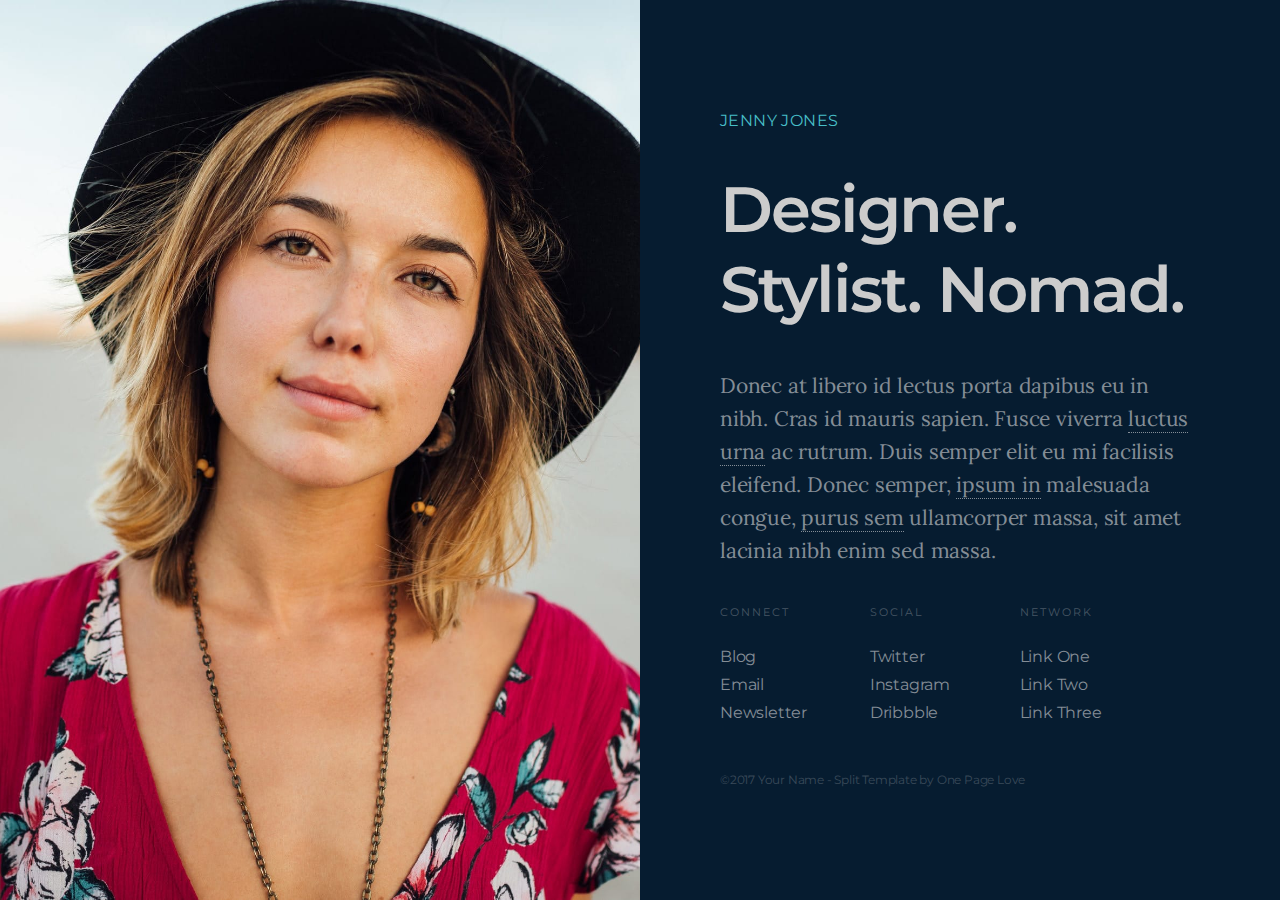
==== index.html @ 0d10a703 "Initial Commit" ====
<!DOCTYPE html>
<html lang="en-US">

<head>

	<meta charset="UTF-8" />
	<meta http-equiv="X-UA-Compatible" content="IE=edge" />
	
	<!-- SEO -->
	<title>Split - HTML Template Demo</title>
	<meta name="description" content="Split is a centrally-divided layout for a professional online presence with a big image or video left with alongside content." />
	<meta name="robots" content="index, follow" />
	<meta name="referrer" content="always" />

	<!-- Social & Open Graph -->
	<meta property="og:title" content="Split - HTML Template Demo" />
	<meta property="og:description" content="Split is a centrally-divided layout for a professional online presence with a big image or video left with alongside content." />
	<meta property="og:image" content="https://demo.onepagelove.com/fullsingle-html/split/images/social.jpg"> <!-- include your hosted image full URL -->
	<meta property="og:url" content="https://demo.onepagelove.com/fullsingle-html/split/" />
	<meta name="twitter:title" content="Split - HTML Template Demo" >
	<meta name="twitter:description" content="Split is a centrally-divided layout for a professional online presence with a big image or video left with alongside content." />
	<meta name="twitter:image" content="https://demo.onepagelove.com/fullsingle-html/split/images/social.jpg" /> <!-- include your hosted image full URL -->
	<meta name="twitter:card" content="summary_large_image" />
	<meta name="twitter:site" content="@onepagelove" />
	<meta name="twitter:creator" content="@robhope" />

	<!-- Favicon -->
	<link rel="icon" type="image/png" href="images/favicon.png" sizes="32x32">

	<!-- Styles -->
	<link rel='stylesheet' href='assets/css/split.css' type='text/css' media='screen' />
	<meta name="viewport" content="width=device-width,initial-scale=1" />

</head>

<body id="fullsingle" class="page-template-page-fullsingle-split">

<div class="fs-split">

	<!-- Image Side -->
	<div class="split-image">

	</div>

	<!-- Content Side -->
	<div class="split-content">

		<div class="split-content-vertically-center">
		
			<div class="split-intro">
				
				<h1>Jenny Jones</h1>

				<span class="tagline">Designer. Stylist. Nomad.</span>

			</div>

			<div class="split-bio">
				
				<p>Donec at libero id lectus porta dapibus eu in nibh. Cras id mauris sapien. Fusce viverra <a href="#">luctus urna</a> ac rutrum. Duis semper elit eu mi facilisis eleifend. Donec semper, <a href="#">ipsum in</a> malesuada congue, <a href="#">purus sem</a> ullamcorper massa, sit amet lacinia nibh enim sed massa. </p>

			</div>

			<div class="split-lists">
				
				<div class="split-list">

					<h3>Connect</h3>

					<ul>
						<li><a href="#">Blog</a></li>
						<li><a href="#">Email</a></li>
						<li><a href="#">Newsletter</a></li>
					</ul>

				</div>

				<div class="split-list">

					<h3>Social</h3>

					<ul>
						<li><a href="#">Twitter</a></li>
						<li><a href="#">Instagram</a></li>
						<li><a href="#">Dribbble</a></li>
					</ul>

				</div>

				<div class="split-list">

					<h3>Network</h3>

					<ul>
						<li><a href="#">Link One</a></li>
						<li><a href="#">Link Two</a></li>
						<li><a href="#">Link Three</a></li>
					</ul>

				</div>
				
			</div>

			<div class="split-credit">

				<p>&copy;2017 <a href="#">Your Name</a> - <a href="https://onepagelove.com/split">Split Template</a> by <a href="https://onepagelove.com">One Page Love</a></p>

				<!-- 
				To edit this credit you can remove the CC3.0 license for only $5 here: https://onepagelove.com/split 
				this really helps contribute towards us developing more templates and means the world to me!
				Cheers, Rob (@robhope)
				-->

			</div>		

		</div>

	</div>

</div>

</body>
</html>
---- assets/css/split.css ----
/*
Template Name: Split
Author: One Page Love
Author URI: https://onepagelove.com
Template URI: https://onepagelove.com/split
Description: Split is a centrally-divided layout for a professional online presence with a big image or video left with alongside content.
*/
/* -- CSS Reset -- */
@import url("https://fonts.googleapis.com/css?family=Montserrat:400,600");
@import url("https://fonts.googleapis.com/css?family=Lora");
html, body, div, span, applet, object, iframe,
h1, h2, h3, h4, h5, h6, p, blockquote, pre,
a, abbr, acronym, address, big, cite, code,
del, dfn, em, img, ins, kbd, q, s, samp,
small, strike, strong, sub, sup, tt, var,
b, u, i, center,
dl, dt, dd, ol, ul, li,
fieldset, form, label, legend,
table, caption, tbody, tfoot, thead, tr, th, td,
article, aside, canvas, details, embed,
figure, figcaption, footer, header, hgroup,
menu, nav, output, ruby, section, summary,
time, mark, audio, video {
  margin: 0;
  padding: 0;
  border: 0;
  font-size: 100%;
  font: inherit;
  vertical-align: baseline; }

article, aside, details, figcaption, figure,
footer, header, hgroup, menu, nav, section {
  display: block; }

body {
  line-height: 1; }

ol, ul {
  list-style: none; }

blockquote, q {
  quotes: none; }

blockquote:before, blockquote:after,
q:before, q:after {
  content: '';
  content: none; }

table {
  border-collapse: collapse;
  border-spacing: 0; }

* {
  -webkit-font-smoothing: antialiased;
  -moz-osx-font-smoothing: grayscale;
  text-rendering: optimizeLegibility;
  -moz-font-feature-settings: "liga" on;
  margin: 0; }

img.alignright {
  float: right; }

img.alignleft {
  float: left; }

img.aligncenter {
  clear: both;
  display: block;
  margin-right: auto;
  margin-left: auto; }

body {
  background-color: #FFFFFF;
  border-style: none; }

body,
p,
a,
a:hover {
  color: #000000; }

a,
a:hover {
  text-decoration: none;
  border: none;
  border-style: none;
  box-shadow: none; }

/* -- Content -- */
@-webkit-keyframes fadein {
  from {
    opacity: 0; }
  to {
    opacity: 1; } }
@keyframes fadein {
  from {
    opacity: 0; }
  to {
    opacity: 1; } }

html {
  background-color: #061C30; }

body.page-template-page-fullsingle-split {
  background-color: #061C30;
  font-family: 'Montserrat', sans-serif;
  font-weight: 400;
  font-size: 21px;
  line-height: 33px;
  letter-spacing: -0.2px;
  color: #848d96;
  -webkit-animation: fadein 2s;
          animation: fadein 2s; }
  body.page-template-page-fullsingle-split p {
    color: #848d96; }

.fs-split {
  width: 100vw;
  height: 100vh;
  display: -webkit-box;
  display: -ms-flexbox;
  display: flex; }
  @media (max-width: 800px) {
    .fs-split {
      height: auto;
      -ms-flex-wrap: wrap;
          flex-wrap: wrap; } }
  .fs-split .split-image {
    width: 50%;
    height: 100vh;
    background-image: url("../../images/background.jpg");
    background-position: center center;
    background-size: cover; }
    @media (max-width: 800px) {
      .fs-split .split-image {
        height: 80vh;
        width: 100%; } }
  .fs-split .split-content {
    width: 50%;
    min-height: 100vh;
    display: -webkit-box;
    display: -ms-flexbox;
    display: flex;
    -webkit-box-align: center;
        -ms-flex-align: center;
            align-items: center;
    -webkit-box-pack: center;
        -ms-flex-pack: center;
            justify-content: center;
    overflow: auto; }
    @media (max-width: 800px) {
      .fs-split .split-content {
        width: 100%;
        height: auto; } }
    .fs-split .split-content .split-content-vertically-center {
      padding: 80px;
      max-width: 640px;
      margin-top: auto;
      margin-bottom: auto; }
      @media (max-width: 1200px) {
        .fs-split .split-content .split-content-vertically-center {
          padding: 60px; } }
      @media (max-width: 800px) {
        .fs-split .split-content .split-content-vertically-center {
          padding: 40px; } }

.split-intro {
  font-weight: 600;
  font-size: 64px;
  line-height: 80px;
  letter-spacing: -2px; }
  .split-intro h1 {
    font-weight: 400;
    text-transform: uppercase;
    font-size: 16px;
    line-height: 16px;
    margin-bottom: 40px;
    letter-spacing: 0.4px;
    color: #47bec7; }
  .split-intro .tagline {
    color: #CCCCCC; }

.split-bio {
  padding: 40px 0 40px 0;
  font-family: 'Lora', serif; }
  @media (max-width: 1200px) {
    .split-bio {
      padding: 30px 0; } }
  @media (max-width: 800px) {
    .split-bio {
      padding: 20px 0; } }
  .split-bio p {
    color: #848d96; }
  .split-bio a {
    color: #848d96;
    transition-duration: 0.5s;
    border-bottom: 1px dotted #848d96; }
    .split-bio a:hover {
      color: #CA486d;
      transition-duration: 0.1s;
      border-bottom: 1px dotted #CA486d; }

.split-lists .split-list {
  width: 30%;
  display: inline-block;
  margin-bottom: 40px; }
  @media (max-width: 500px) {
    .split-lists .split-list {
      width: 90%; } }
  .split-lists .split-list h3 {
    font-weight: 400;
    text-transform: uppercase;
    font-size: 11px;
    line-height: 11px;
    margin-bottom: 31px;
    color: #848d96;
    letter-spacing: 2px;
    opacity: 0.5; }
  .split-lists .split-list ul li {
    font-size: 16px;
    line-height: 16px;
    margin-bottom: 12px; }
    .split-lists .split-list ul li a {
      color: #848d96;
      transition-duration: 0.5s; }
      .split-lists .split-list ul li a:hover {
        color: #CA486d;
        transition-duration: 0.1s; }

.split-credit {
  opacity: 0.4; }
  .split-credit p {
    font-size: 12px;
    line-height: 14px; }
    .split-credit p a {
      color: #848d96; }

.split-video {
  overflow: hidden;
  position: relative; }

.video-wrap {
  position: absolute;
  top: 50%;
  left: 50%;
  -webkit-transform: translate(-50%, -50%);
          transform: translate(-50%, -50%); }

.video-container {
  position: relative;
  overflow: hidden;
  height: 56.25vw;
  width: 100vw; }
  @media (max-aspect-ratio: 16 / 9) {
    .video-container {
      height: 100vh;
      width: 177.7777777778vh; } }

.video-container iframe,
.video-container object,
.video-container embed {
  position: absolute;
  top: 0;
  left: 0;
  width: 100%;
  height: 100%; }

video.video {
  -o-object-fit: cover;
     object-fit: cover;
  -o-object-position: 50% 50%;
     object-position: 50% 50%;
  width: 100%;
  height: 100%; }
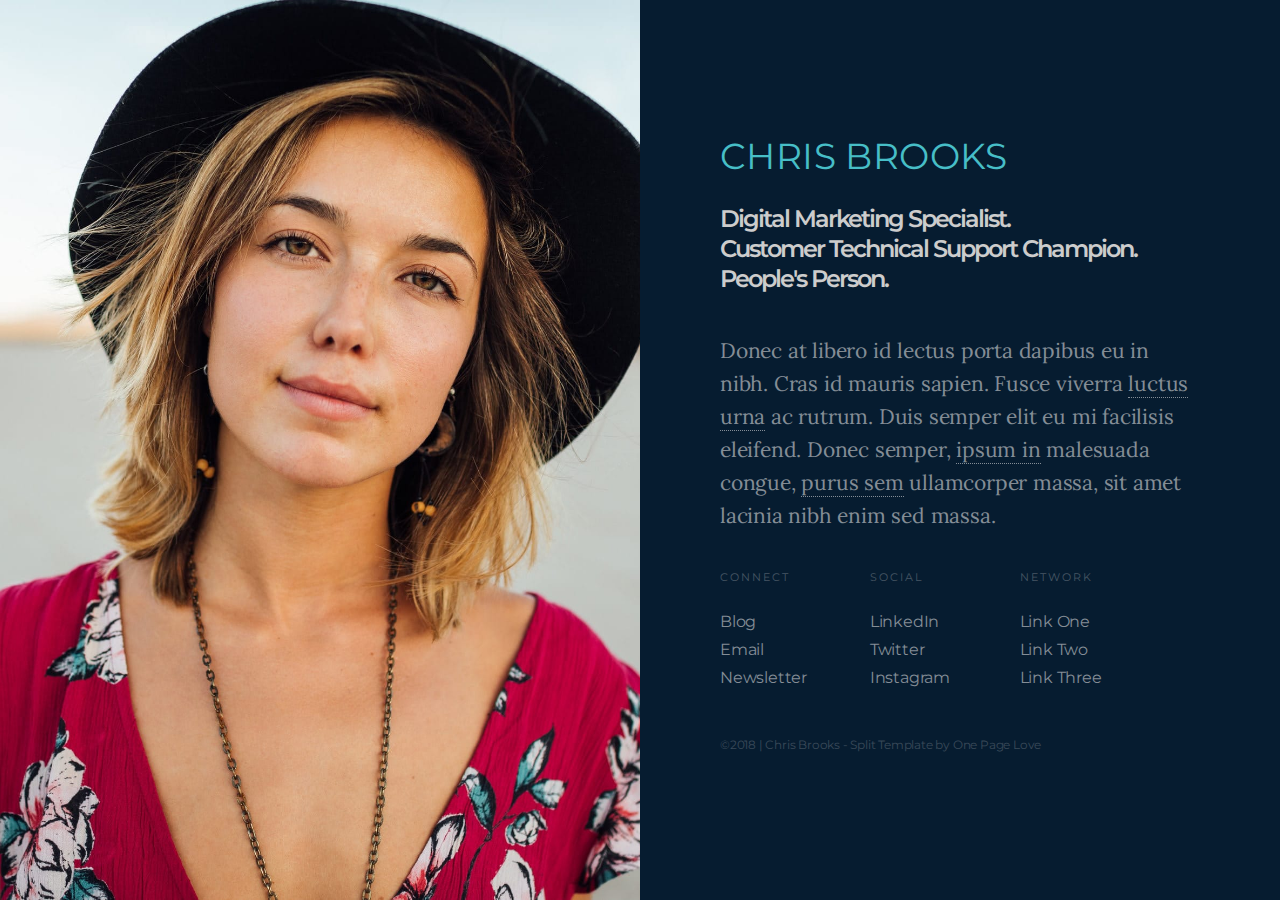
==== commit 30088783: "Changes made to HTML & CSS" ====
--- a/index.html
+++ b/index.html
@@ -7,7 +7,7 @@
 	<meta http-equiv="X-UA-Compatible" content="IE=edge" />
 	
 	<!-- SEO -->
-	<title>Split - HTML Template Demo</title>
+	<title>Chris Brooks - Digital Marketing Specialist | Customer Technical Support Specialist</title>
 	<meta name="description" content="Split is a centrally-divided layout for a professional online presence with a big image or video left with alongside content." />
 	<meta name="robots" content="index, follow" />
 	<meta name="referrer" content="always" />
@@ -49,9 +49,9 @@
 		
 			<div class="split-intro">
 				
-				<h1>Jenny Jones</h1>
+				<h1>Chris Brooks</h1>
 
-				<span class="tagline">Designer. Stylist. Nomad.</span>
+				<span class="tagline">Digital Marketing Specialist.<br /> Customer Technical Support Champion. <br />People's Person.</span>
 
 			</div>
 
@@ -80,9 +80,10 @@
 					<h3>Social</h3>
 
 					<ul>
-						<li><a href="#">Twitter</a></li>
-						<li><a href="#">Instagram</a></li>
-						<li><a href="#">Dribbble</a></li>
+						<li><a href="https://www.linkedin.com/in/chris2brooks/">LinkedIn</a></li>
+						<li><a href="https://twitter.com/chris2brooks">Twitter</a></li>
+						<li><a href="https://www.instagram.com/chris2brooks/">Instagram</a></li>
+						
 					</ul>
 
 				</div>
@@ -103,7 +104,7 @@
 
 			<div class="split-credit">
 
-				<p>&copy;2017 <a href="#">Your Name</a> - <a href="https://onepagelove.com/split">Split Template</a> by <a href="https://onepagelove.com">One Page Love</a></p>
+				<p>&copy;2018 | <a href="#">Chris Brooks</a> - <a href="https://onepagelove.com/split">Split Template</a> by <a href="https://onepagelove.com">One Page Love</a></p>
 
 				<!-- 
 				To edit this credit you can remove the CC3.0 license for only $5 here: https://onepagelove.com/split 
--- a/assets/css/split.css
+++ b/assets/css/split.css
@@ -166,13 +166,13 @@
 
 .split-intro {
   font-weight: 600;
-  font-size: 64px;
-  line-height: 80px;
+  font-size: 24px;
+  line-height: 30px;
   letter-spacing: -2px; }
   .split-intro h1 {
     font-weight: 400;
     text-transform: uppercase;
-    font-size: 16px;
+    font-size: 36px;
     line-height: 16px;
     margin-bottom: 40px;
     letter-spacing: 0.4px;
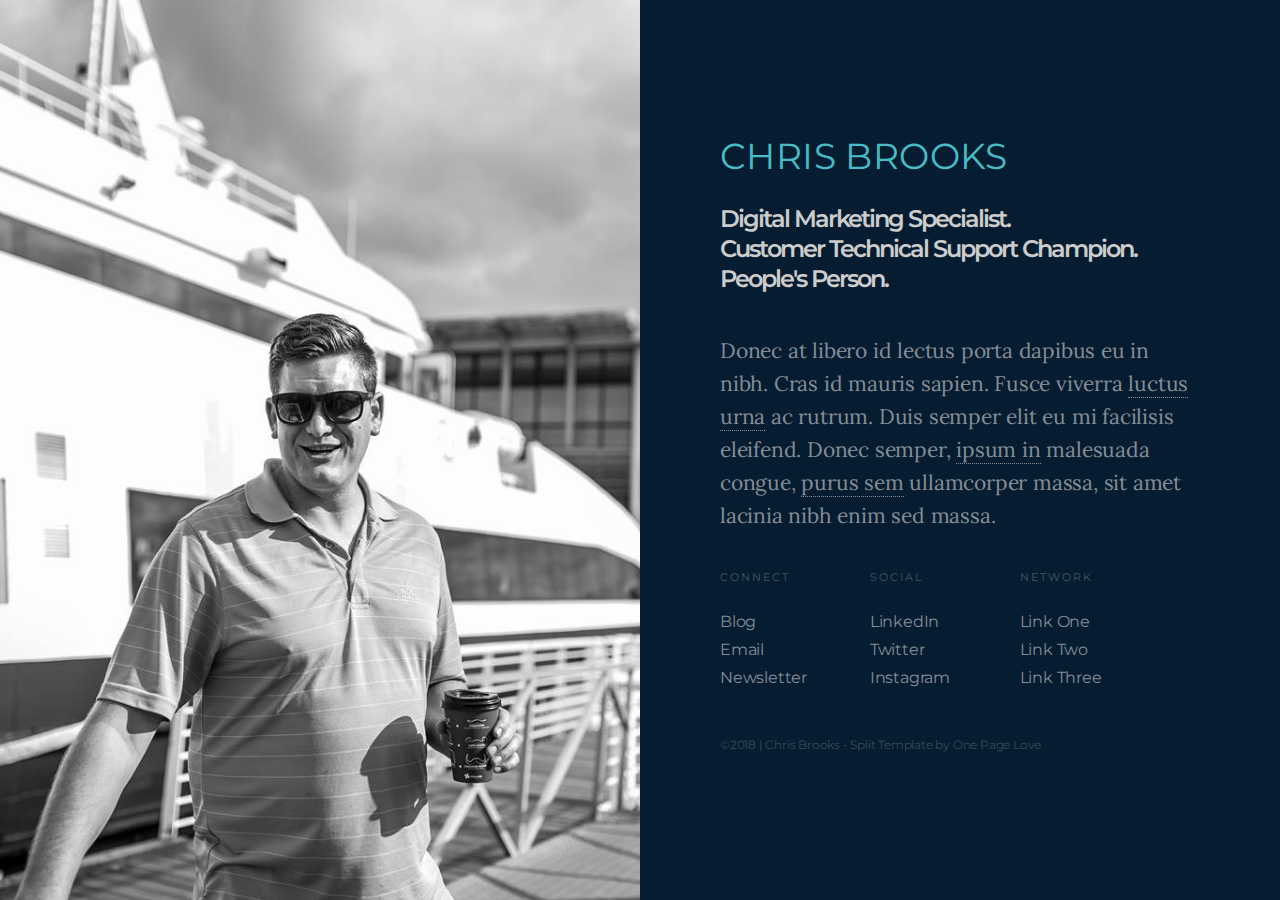
==== commit 23e1a649: "Add GA Analytics & Search Console" ====
--- a/index.html
+++ b/index.html
@@ -2,6 +2,17 @@
 <html lang="en-US">
 
 <head>
+
+	<!-- Global site tag (gtag.js) - Google Analytics -->
+	<script async src="https://www.googletagmanager.com/gtag/js?id=UA-123804686-1"></script>
+	<script>
+  		window.dataLayer = window.dataLayer || [];
+  		function gtag(){dataLayer.push(arguments);}
+  		gtag('js', new Date());
+
+  		gtag('config', 'UA-123804686-1');
+	</script>
+
 
 	<meta charset="UTF-8" />
 	<meta http-equiv="X-UA-Compatible" content="IE=edge" />
@@ -17,12 +28,12 @@
 	<meta property="og:description" content="Split is a centrally-divided layout for a professional online presence with a big image or video left with alongside content." />
 	<meta property="og:image" content="https://demo.onepagelove.com/fullsingle-html/split/images/social.jpg"> <!-- include your hosted image full URL -->
 	<meta property="og:url" content="https://demo.onepagelove.com/fullsingle-html/split/" />
-	<meta name="twitter:title" content="Split - HTML Template Demo" >
-	<meta name="twitter:description" content="Split is a centrally-divided layout for a professional online presence with a big image or video left with alongside content." />
+	<meta name="twitter:title" content="Chris Brooks | @Chris2Brooks" >
+	<meta name="twitter:description" content="Digital Marketing Specialist. Customer Technical Support Specialist. People's Person" />
 	<meta name="twitter:image" content="https://demo.onepagelove.com/fullsingle-html/split/images/social.jpg" /> <!-- include your hosted image full URL -->
 	<meta name="twitter:card" content="summary_large_image" />
-	<meta name="twitter:site" content="@onepagelove" />
-	<meta name="twitter:creator" content="@robhope" />
+	<meta name="twitter:site" content="@chris2brooks" />
+	<meta name="twitter:creator" content="@chris2brooks" />
 
 	<!-- Favicon -->
 	<link rel="icon" type="image/png" href="images/favicon.png" sizes="32x32">
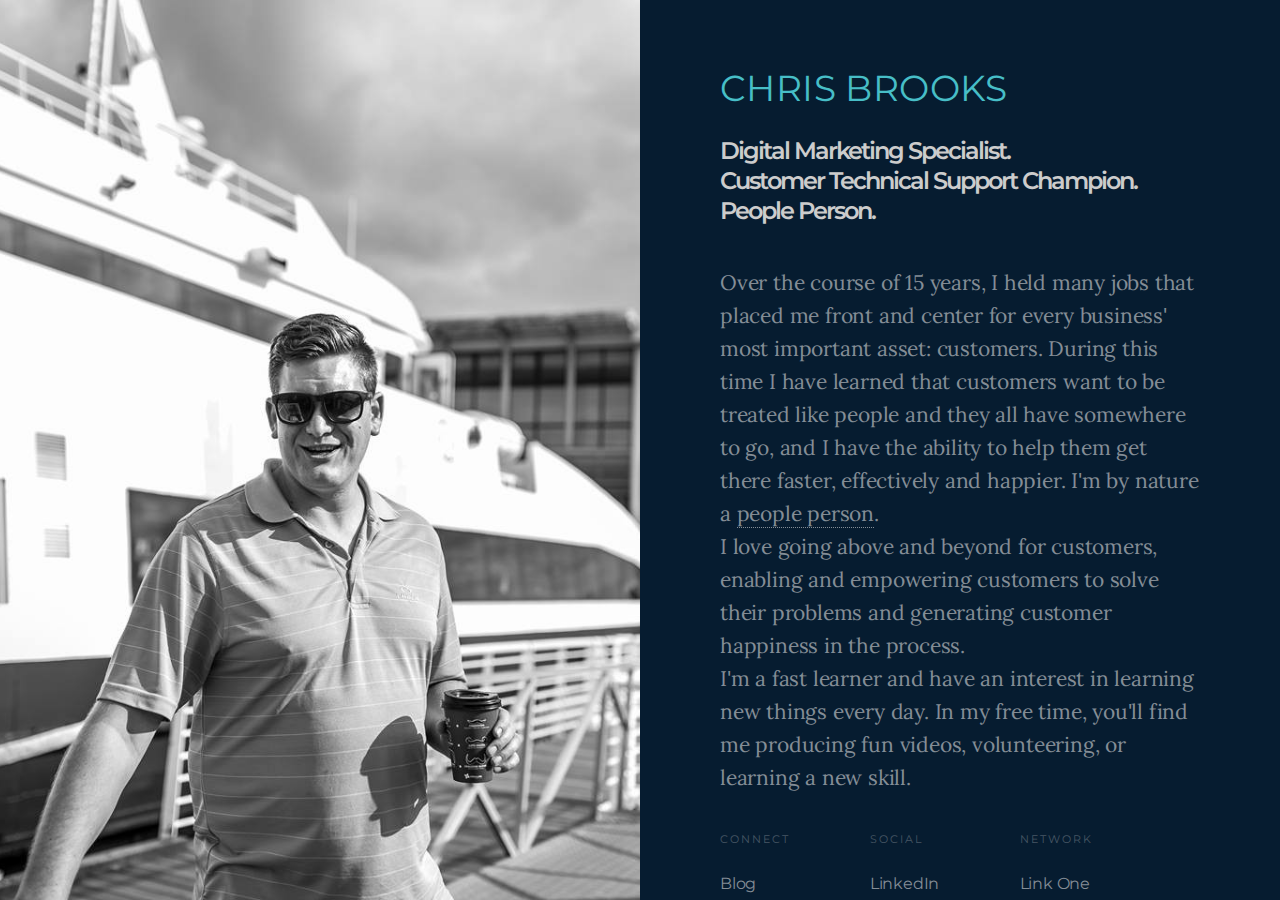
==== commit f544713f: "Edited bio" ====
--- a/index.html
+++ b/index.html
@@ -13,6 +13,17 @@
   		gtag('config', 'UA-123804686-1');
 	</script>
 
+	<!-- Hotjar Tracking Code for chris2brooks.github.io -->
+	<script>
+	    (function(h,o,t,j,a,r){
+	        h.hj=h.hj||function(){(h.hj.q=h.hj.q||[]).push(arguments)};
+	        h._hjSettings={hjid:977974,hjsv:6};
+	        a=o.getElementsByTagName('head')[0];
+	        r=o.createElement('script');r.async=1;
+	        r.src=t+h._hjSettings.hjid+j+h._hjSettings.hjsv;
+	        a.appendChild(r);
+	    })(window,document,'https://static.hotjar.com/c/hotjar-','.js?sv=');
+	</script>
 
 	<meta charset="UTF-8" />
 	<meta http-equiv="X-UA-Compatible" content="IE=edge" />
@@ -62,13 +73,17 @@
 				
 				<h1>Chris Brooks</h1>
 
-				<span class="tagline">Digital Marketing Specialist.<br /> Customer Technical Support Champion. <br />People's Person.</span>
+				<span class="tagline">Digital Marketing Specialist.<br /> Customer Technical Support Champion. <br />People Person.</span>
 
 			</div>
 
 			<div class="split-bio">
+
+				<p>Over the course of 15 years, I held many jobs that placed me front and center for every business' most important asset: customers. During this time I have learned that customers want to be treated like people and they all have somewhere to go, and I have the ability to help them get there faster, effectively and happier. I'm by nature a <a href="http://www.yourdictionary.com/people-person">people person</a>.</p>
 				
-				<p>Donec at libero id lectus porta dapibus eu in nibh. Cras id mauris sapien. Fusce viverra <a href="#">luctus urna</a> ac rutrum. Duis semper elit eu mi facilisis eleifend. Donec semper, <a href="#">ipsum in</a> malesuada congue, <a href="#">purus sem</a> ullamcorper massa, sit amet lacinia nibh enim sed massa. </p>
+				<p>I love going above and beyond for customers, enabling and empowering customers to solve their problems and generating customer happiness in the process.</p>
+				
+				<p>I'm a fast learner and have an interest in learning new things every day.  In my free time, you'll find me producing fun videos, volunteering, or learning a new skill. </p>
 
 			</div>
 
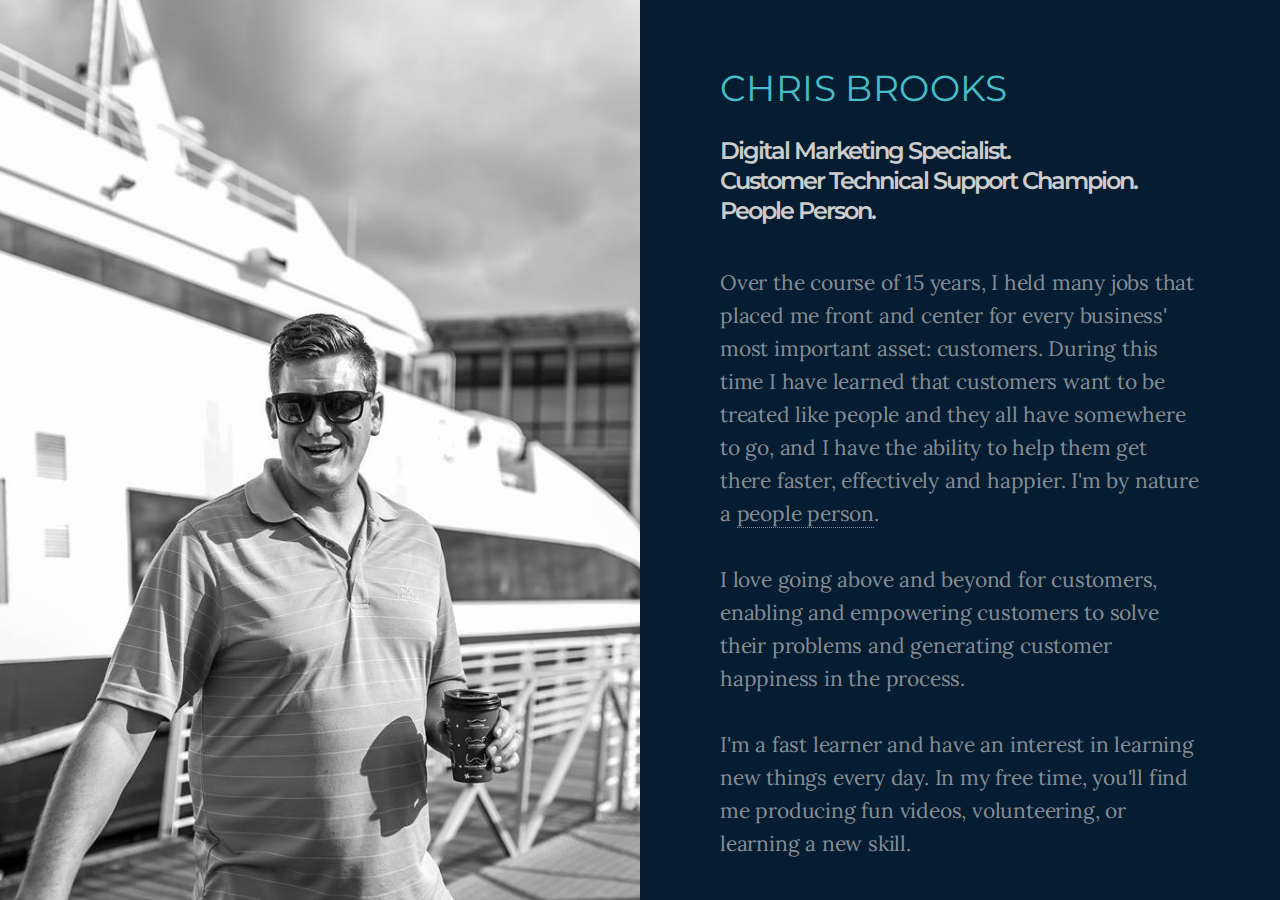
==== commit e2f190be: "Various content changes" ====
--- a/index.html
+++ b/index.html
@@ -80,9 +80,9 @@
 			<div class="split-bio">
 
 				<p>Over the course of 15 years, I held many jobs that placed me front and center for every business' most important asset: customers. During this time I have learned that customers want to be treated like people and they all have somewhere to go, and I have the ability to help them get there faster, effectively and happier. I'm by nature a <a href="http://www.yourdictionary.com/people-person">people person</a>.</p>
-				
+				<br />
 				<p>I love going above and beyond for customers, enabling and empowering customers to solve their problems and generating customer happiness in the process.</p>
-				
+				<br />
 				<p>I'm a fast learner and have an interest in learning new things every day.  In my free time, you'll find me producing fun videos, volunteering, or learning a new skill. </p>
 
 			</div>
@@ -94,9 +94,9 @@
 					<h3>Connect</h3>
 
 					<ul>
-						<li><a href="#">Blog</a></li>
-						<li><a href="#">Email</a></li>
-						<li><a href="#">Newsletter</a></li>
+						<li><a href="#">Blog - Coming Soon!</a></li>
+						<li><a href="mailto:chris.brooks@vervini.com">Email</a></li>
+						<li><a href="#">Download Resume/CV</a></li>
 					</ul>
 
 				</div>
@@ -116,12 +116,12 @@
 
 				<div class="split-list">
 
-					<h3>Network</h3>
+					<h3>Where I Learn</h3>
 
 					<ul>
-						<li><a href="#">Link One</a></li>
-						<li><a href="#">Link Two</a></li>
-						<li><a href="#">Link Three</a></li>
+						<li><a href="https://www.helpscout.net/helpu/">Help Scout HelpU</a></li>
+						<li><a href="https://academy.hubspot.com/">Hubspot Academy</a></li>
+						<li><a href="https://www.groovehq.com/support">GrooveHQ Blog</a></li>
 					</ul>
 
 				</div>
